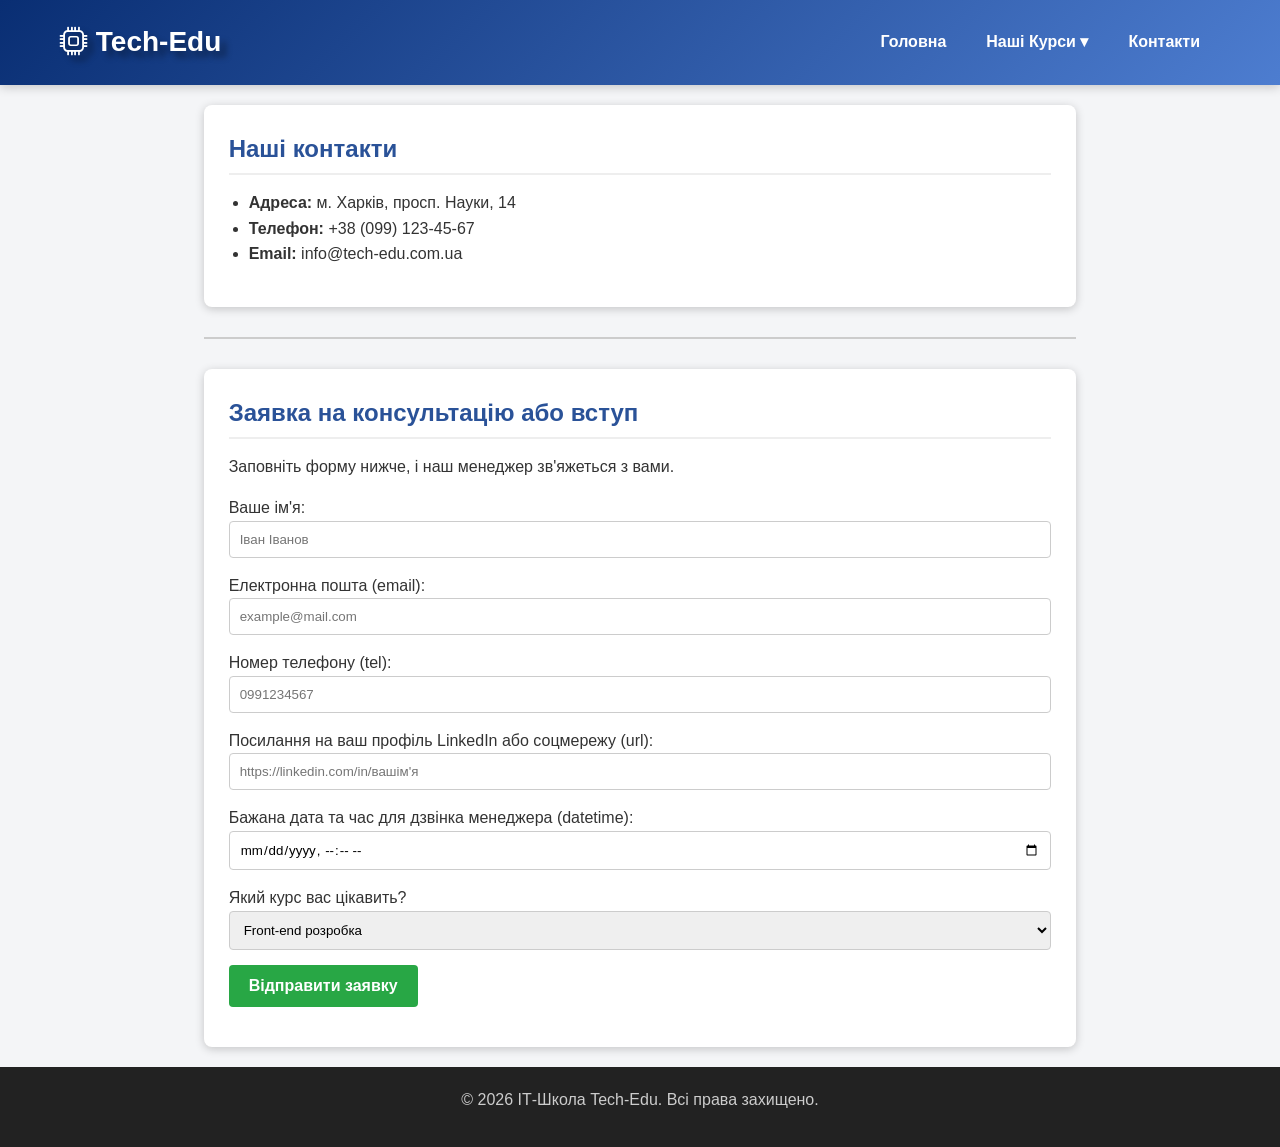
==== contacts.html @ 92733eb9 "Add initial Tech-Edu website files Add full site scaffold for Tech-Edu: index.html, courses.html and" ====
<!DOCTYPE html>
<html lang="uk">
<head>
    <meta charset="UTF-8">
    <meta name="viewport" content="width=device-width, initial-scale=1.0">
    <title>ІТ-Школа Tech-Edu | Контакти та Запис</title>
    <link rel="stylesheet" href="style.css">
    <link rel="stylesheet" href="https://cdn.jsdelivr.net/npm/bootstrap-icons@1.11.3/font/bootstrap-icons.min.css">
</head>
<body>

    <header>
        <div class="header-container">
            <div class="header-logo">
                <h1><i class="bi bi-cpu"></i> Tech-Edu</h1>
            </div>
            <nav>
                <ul class="main-menu">
                    <li><a href="index.html"><span>Головна</span></a></li>
                    <li class="dropdown">
                        <a href="courses.html"><span>Наші Курси ▾</span></a>
                        <ul class="submenu">
                            <li><a href="courses.html#frontend"><span>Front-end розробка</span></a></li>
                            <li><a href="courses.html#python"><span>Python для початківців</span></a></li>
                            <li><a href="courses.html#qa"><span>QA Тестування</span></a></li>
                        </ul>
                    </li>
                    <li><a href="contacts.html"><span>Контакти</span></a></li>
                </ul>
            </nav>
        </div>
    </header>

    <main>
        <section class="contact-info">
            <h2>Наші контакти</h2>
            <ul>
                <li><strong>Адреса:</strong> м. Харків, просп. Науки, 14</li>
                <li><strong>Телефон:</strong> +38 (099) 123-45-67</li>
                <li><strong>Email:</strong> info@tech-edu.com.ua</li>
            </ul>
        </section>

        <hr>

        <section class="form-section">
            <h2>Заявка на консультацію або вступ</h2>
            <p>Заповніть форму нижче, і наш менеджер зв'яжеться з вами.</p>
            
            <form action="#" method="POST" class="contact-form">
                
                <p>
                    <label for="userName">Ваше ім'я:</label><br>
                    <input type="text" id="userName" name="userName" required placeholder="Іван Іванов">
                </p>

                <p>
                    <label for="userEmail">Електронна пошта (email):</label><br>
                    <input type="email" id="userEmail" name="userEmail" required placeholder="example@mail.com">
                </p>

                <p>
                    <label for="userPhone">Номер телефону (tel):</label><br>
                    <input type="tel" id="userPhone" name="userPhone" required pattern="[0-9]{10,12}" title="Введіть від 10 до 12 цифр без пробілів" placeholder="0991234567">
                </p>

                <p>
                    <label for="userSocial">Посилання на ваш профіль LinkedIn або соцмережу (url):</label><br>
                    <input type="url" id="userSocial" name="userSocial" required placeholder="https://linkedin.com/in/вашім'я">
                </p>

                <p>
                    <label for="callTime">Бажана дата та час для дзвінка менеджера (datetime):</label><br>
                    <input type="datetime-local" id="callTime" name="callTime" required>
                </p>

                <p>
                    <label for="userCourse">Який курс вас цікавить?</label><br>
                    <select id="userCourse" name="userCourse">
                        <option value="frontend">Front-end розробка</option>
                        <option value="python">Python для початківців</option>
                        <option value="qa">QA Тестування</option>
                        <option value="other">Інше / Потрібна консультація</option>
                    </select>
                </p>

                <p>
                    <input type="submit" value="Відправити заявку" class="submit-btn">
                </p>
                
            </form>
        </section>
    </main>

    <footer>
        <p>&copy; 2026 ІТ-Школа Tech-Edu. Всі права захищено.</p>
    </footer>

    <button id="scroll-to-top" title="Повернутися вгору">↑</button>
    <script src="script.js"></script>

</body>
</html>
---- style.css ----
/* =========================================
   ЗАДАНИЕ 3.2: Универсальный селектор (*)
========================================= */
* {
    margin: 0;
    padding: 0;
    box-sizing: border-box;
}


/* Базовые стили для body (шрифты, цвета, фон) */
body {
    font-family: 'Segoe UI', Tahoma, Geneva, Verdana, sans-serif;
    background-color: #f4f5f7;
    color: #333;
    line-height: 1.6;
    display: flex;
    flex-direction: column;
    min-height: 100vh;
}

/* Основные стили для body */

/* =========================================
   ЗАДАНИЕ 3.1: Градиент и Тень текста
========================================= */
header {
    background: linear-gradient(135deg, #092e73 0%, #4d7dd0 100%);
    color: white;
    padding: 0;
    box-shadow: 0 2px 10px rgba(0, 0, 0, 0.2);
}

.header-container {
    display: flex;
    justify-content: space-between;
    align-items: center;
    max-width: 1200px;
    margin: 0 auto;
    padding: 20px;
}

.header-logo h1 {
    margin: 0;
    font-size: 28px;
    font-weight: bold;
    text-shadow: 6px 6px 6px rgba(0, 0, 0, 0.4);
}

/* =========================================
   ЗАДАНИЕ 2.1: Горизонтальное выпадающее меню
========================================= */
header nav {
    background-color: transparent;
}

/* ЗАДАНИЕ 3.2: Дочерний селектор (>) */
header nav > ul {
    display: flex;
    justify-content: flex-end;
    list-style: none;
    margin: 0;
    padding: 0;
    gap: 0;
}

/* Дочерний селектор для элементов главного меню */
header nav > ul > li {
    position: relative;
}

header nav a {
    display: block;
    padding: 0 20px;
    color: white;
    text-decoration: none;
    font-weight: bold;
    line-height: 1;
    position: relative;
}

/* Даем span относительное позиционирование */
header nav a span {
    position: relative;
    display: inline-block;
}

/* Создаем линию, которая равна ширине текста */
header nav a span::after {
    content: '';
    position: absolute;
    bottom: -3px; 
    left: 0;
    width: 100%; 
    height: 2px;
    background-color: #ffcc00;
    transform: scaleX(0);
    transform-origin: right;
    transition: transform 0.4s ease;
}

/* Анимация подчеркивания при наведении на кнопку */
header nav a:hover span::after {
    transform-origin: left;
    transform: scaleX(1);
}

/* Для выпадающего меню чуть приподнимаем линию */
header .submenu a span::after {
    bottom: -2px;
}



/* Скрываем подменю по умолчанию */
header .submenu {
    margin-top: 20px;
    border-radius: 8px;
    position: absolute;
    top: 100%;
    left: 0;
    background-color: #ffffff;
    min-width: 220px;
    list-style: none;
    z-index: 1000;
    opacity: 0;
    visibility: hidden;
    transform: translateY(-10px);
    transition: opacity 0.3s ease, visibility 0.3s ease, transform 0.3s ease;
    /* ЗАДАНИЕ 3.1: Тень для блока подменю */
    box-shadow: 0 4px 8px rgba(0, 0, 0, 0.3);
}

/* Показываем подменю при наведении на родительский элемент */
header li.dropdown:hover > .submenu {
    opacity: 1;
    visibility: visible;
    transform: translateY(0);
}

header .submenu a {
    color: black;
    transition: background-color 0.3s ease;
    padding: 15px 20px;
    display: block;
    white-space: nowrap; 
}


/* =========================================
   Стиль для основной части и колонок (aside)
========================================= */
main {
    display: flex;
    flex-wrap: wrap;
    max-width: 1200px;
    margin: 20px auto;
    gap: 20px;
    padding: 0 20px;
    flex: 1;
}

main hr {
    width: 100%;
    border: none;
    border-top: 2px solid #ccc;
    margin: 10px 0;
}

#frontend, #python, #qa, .media-section {
    flex: 0 0 100%;
}

section {
    flex: 3; 
    background-color: white;
    padding: 25px;
    border-radius: 8px;
    /* ЗАДАНИЕ 3.1: Тень для блока (box-shadow) */
    box-shadow: 0 2px 10px rgba(0, 0, 0, 0.2);
}

aside {
    flex: 1;
    background-color: #e9ecef;
    padding: 20px;
    border-radius: 8px;
    border-left: 4px solid #2a5298; /* Рамки (border) */
}

h2 {
    color: #2a5298;
    margin-bottom: 15px;
    border-bottom: 2px solid #eee;
    padding-bottom: 5px;
}

h3, h4 {
    margin: 15px 0 10px 0;
}

p, ul, ol {
    margin-bottom: 15px;
}

ul, ol {
    margin-left: 20px;
}

/* =========================================
   Оформление таблицы
========================================= */
table {
    width: 100%;
    border-collapse: collapse;
    margin-bottom: 20px;
}

th, td {
    border: 1px solid #ddd;
    padding: 12px;
    text-align: left;
}

th {
    background-color: #2a5298;
    color: white;
}

/* ЗАДАНИЕ 3.2: Псевдокласс :nth-child (зебра для таблицы) */
tbody tr:nth-child(even) {
    background-color: #f9f9f9;
}

tbody tr:hover {
    background-color: #f1f1f1;
}

/* =========================================
   Оформление Формы (Блок 2.4)
========================================= */
.form-section p {
    margin-bottom: 15px;
}

input[type="text"],
input[type="email"],
input[type="tel"],
input[type="url"],
input[type="datetime-local"],
select {
    width: 100%;
    padding: 10px;
    border: 1px solid #ccc;
    border-radius: 4px;
    font-family: inherit;
}

/* ЗАДАНИЕ 3.2: Псевдокласс :focus (стиль при клике на поле) */
input:focus, select:focus {
    outline: none;
    border-color: #2a5298;
    /* Тень при фокусе */
    box-shadow: 0 0 5px rgba(42, 82, 152, 0.5);
}

.submit-btn {
    background-color: #28a745;
    color: white;
    font-weight: bold;
    font-size: 16px;
    border: none;
    padding: 12px 20px;
    border-radius: 4px;
    /* Курсор в виде руки (Блок 1.5) */
    cursor: pointer; 
    transition: all 0.3s;
}

/* ЗАДАНИЕ 3.1: Прозрачность (opacity) при наведении */
.submit-btn:hover {
    opacity: 0.85; 
    box-shadow: 0 4px 8px rgba(40, 167, 69, 0.4);
}

/* =========================================
   Медиа-контент (Видео и Аудио)
========================================= */
.media-section article {
    margin-bottom: 20px;
}

video {
    max-width: 100%;
    border-radius: 8px;
    box-shadow: 0 4px 8px rgba(0,0,0,0.2);
}

/* Подвал сайта */
footer {
    background-color: #222;
    color: #ccc;
    text-align: center;
    padding: 20px;
    margin-top: 0;
    width: 100%;
}

#scroll-to-top {
    position: fixed;
    bottom: 30px;
    right: 30px;
    width: 50px;
    height: 50px;
    background: linear-gradient(135deg, #092e73 0%, #4d7dd0 100%);
    color: white;
    border: none;
    border-radius: 50%;
    font-size: 24px;
    cursor: pointer;
    display: flex;
    align-items: center;
    justify-content: center;
    box-shadow: 0 4px 12px rgba(0, 0, 0, 0.3);
    
    /* НОВЫЕ СТРОКИ: Прячем кнопку по умолчанию */
    opacity: 0; 
    visibility: hidden;
    transform: translateY(20px); /* Немного опускаем её вниз */
    pointer-events: none; /* Чтобы нельзя было случайно нажать на невидимую кнопку */
    
    transition: all 0.3s ease;
    z-index: 999;
}

/* Класс, который JS будет добавлять при скролле */
#scroll-to-top.show {
    opacity: 1;
    visibility: visible;
    transform: translateY(0); /* Возвращаем на место */
    pointer-events: auto; /* Снова разрешаем клики */
}

#scroll-to-top:hover {
    background: linear-gradient(135deg, #4d7dd0 0%, #092e73 100%);
    box-shadow: 0 6px 16px rgba(0, 0, 0, 0.4);
    transform: translateY(-3px);
}

/* =========================================
   Hero-секція з фоновим відео (index.html)
========================================= */
.hero-section {
    flex: 0 0 100%; /* Розтягуємо блок на всю ширину сторінки */
    position: relative;
    height: 60vh; /* Висота блоку — 60% від висоти екрану */
    display: flex;
    align-items: center;
    justify-content: center;
    text-align: center;
    overflow: hidden; /* Обрізаємо відео, якщо воно вилазить за краї */
    border-radius: 8px;
    box-shadow: 0 4px 15px rgba(0, 0, 0, 0.3);
}

/* Налаштування самого відео */
.hero-video {
    position: absolute;
    top: 50%;
    left: 50%;
    min-width: 100%;
    min-height: 100%;
    width: auto;
    height: auto;
    z-index: 0;
    transform: translate(-50%, -50%); /* Центруємо відео */
    object-fit: cover; /* Відео розтягується без спотворення пропорцій */
}

/* Напівпрозорий темний шар, щоб білий текст було добре видно на тлі відео */
.hero-overlay {
    position: absolute;
    top: 0;
    left: 0;
    width: 100%;
    height: 100%;
    background: rgba(0, 0, 0, 0.6); /* Затемнення 60% */
    z-index: 1;
}

/* Налаштування тексту */
.hero-content {
    position: relative;
    z-index: 2; /* Текст лежить поверх відео та затемнення */
    color: white;
    max-width: 800px;
    padding: 20px;
}

.hero-content h2 {
    color: white;
    font-size: 42px;
    border: none; /* Прибираємо лінію під заголовком */
    margin-bottom: 20px;
    text-shadow: 2px 2px 8px rgba(0, 0, 0, 0.5);
}

.hero-content p {
    font-size: 18px;
    margin-bottom: 30px;
    text-shadow: 1px 1px 5px rgba(0, 0, 0, 0.5);
    line-height: 1.8;
}

/* Красива кнопка */
.hero-btn {
    display: inline-block;
    background-color: #ffcc00;
    color: #333;
    padding: 12px 30px;
    text-decoration: none;
    font-weight: bold;
    border-radius: 30px;
    font-size: 18px;
    transition: all 0.3s ease;
    box-shadow: 0 4px 10px rgba(255, 204, 0, 0.4);
}

.hero-btn:hover {
    background-color: #e6b800;
    transform: translateY(-3px);
    box-shadow: 0 6px 15px rgba(255, 204, 0, 0.6);
}
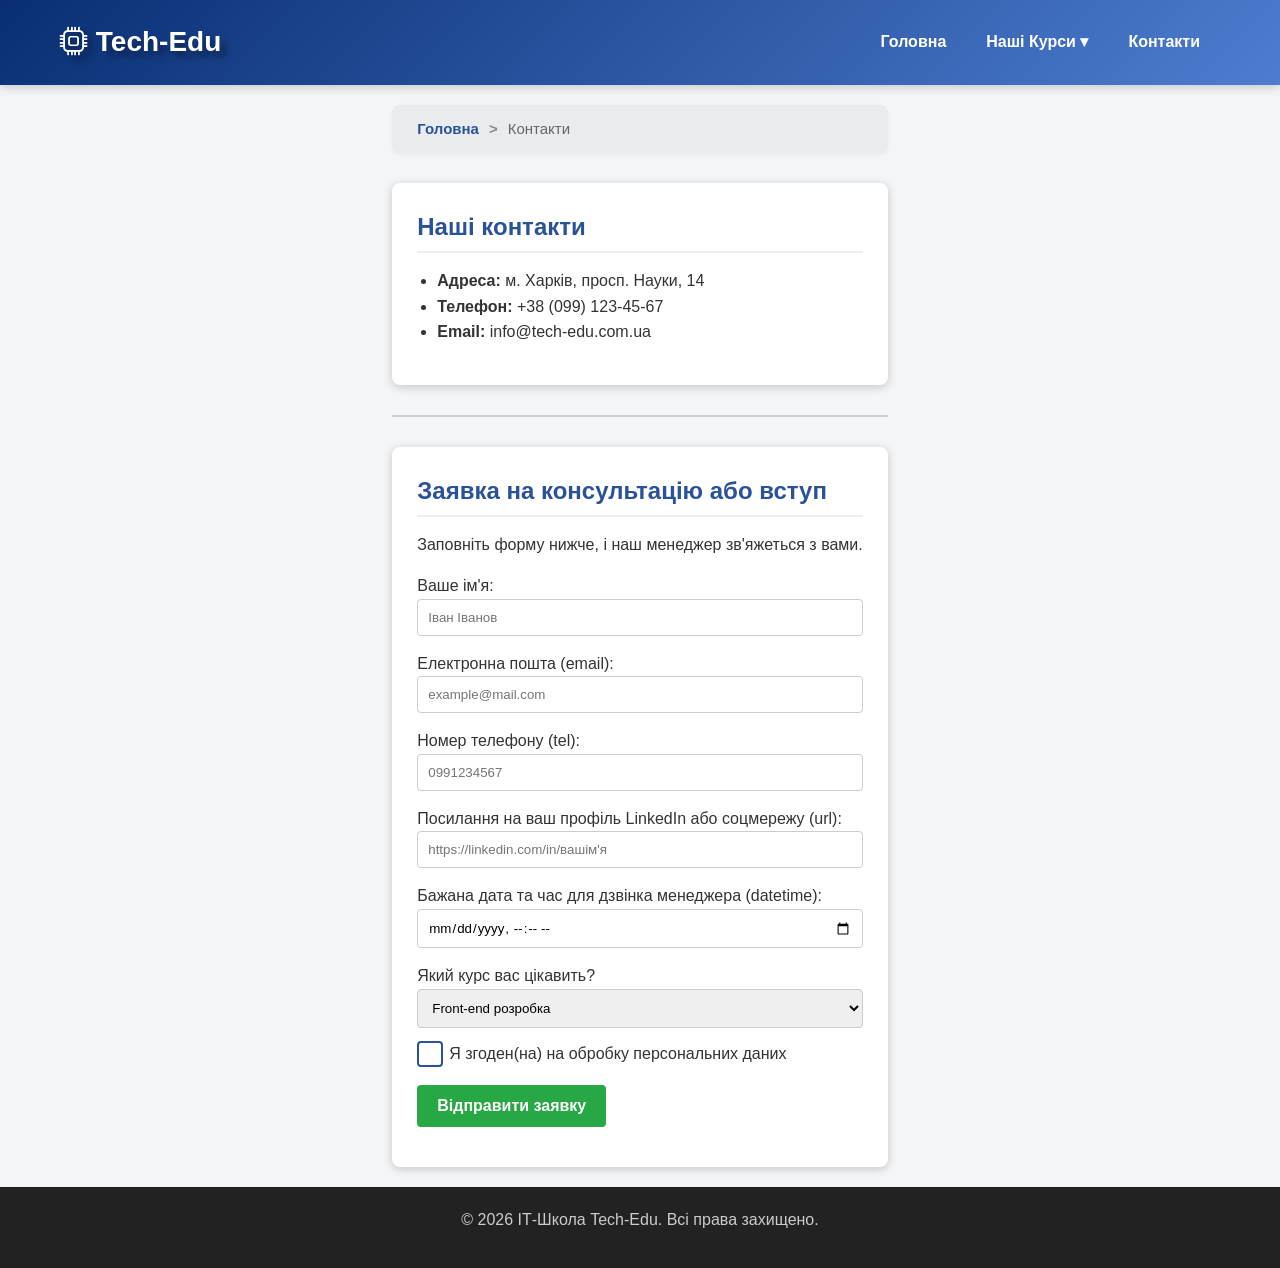
==== commit d72336c6: "Refactor markup and styles to BEM/grid Convert header/nav and other page elements to BEM-style class" ====
--- a/contacts.html
+++ b/contacts.html
@@ -9,30 +9,36 @@
 </head>
 <body>
 
-    <header>
-        <div class="header-container">
-            <div class="header-logo">
+    <header class="header">
+        <div class="header__container">
+            <div class="header__logo">
                 <h1><i class="bi bi-cpu"></i> Tech-Edu</h1>
             </div>
-            <nav>
-                <ul class="main-menu">
-                    <li><a href="index.html"><span>Головна</span></a></li>
-                    <li class="dropdown">
-                        <a href="courses.html"><span>Наші Курси ▾</span></a>
-                        <ul class="submenu">
-                            <li><a href="courses.html#frontend"><span>Front-end розробка</span></a></li>
-                            <li><a href="courses.html#python"><span>Python для початківців</span></a></li>
-                            <li><a href="courses.html#qa"><span>QA Тестування</span></a></li>
+            <nav class="nav">
+                <ul class="nav__list">
+                    <li class="nav__item"><a href="index.html" class="nav__link"><span>Головна</span></a></li>
+                    <li class="nav__item nav__item_dropdown">
+                        <a href="courses.html" class="nav__link"><span>Наші Курси ▾</span></a>
+                        <ul class="nav__submenu">
+                            <li class="nav__subitem"><a href="courses.html#frontend" class="nav__sublink"><span>Front-end розробка</span></a></li>
+                            <li class="nav__subitem"><a href="courses.html#python" class="nav__sublink"><span>Python для початківців</span></a></li>
+                            <li class="nav__subitem"><a href="courses.html#qa" class="nav__sublink"><span>QA Тестування</span></a></li>
                         </ul>
                     </li>
-                    <li><a href="contacts.html"><span>Контакти</span></a></li>
+                    <li class="nav__item"><a href="contacts.html" class="nav__link"><span>Контакти</span></a></li>
                 </ul>
             </nav>
         </div>
     </header>
 
-    <main>
-        <section class="contact-info">
+    <main class="grid-container">
+        <nav class="breadcrumbs grid-full">
+            <ul class="breadcrumbs__list">
+                <li class="breadcrumbs__item"><a href="index.html" class="breadcrumbs__link">Головна</a></li>
+                <li class="breadcrumbs__item"><span class="breadcrumbs__current">Контакти</span></li>
+            </ul>
+        </nav>
+        <section class="grid-full">
             <h2>Наші контакти</h2>
             <ul>
                 <li><strong>Адреса:</strong> м. Харків, просп. Науки, 14</li>
@@ -43,11 +49,11 @@
 
         <hr>
 
-        <section class="form-section">
+        <section class="contact grid-full">
             <h2>Заявка на консультацію або вступ</h2>
             <p>Заповніть форму нижче, і наш менеджер зв'яжеться з вами.</p>
             
-            <form action="#" method="POST" class="contact-form">
+            <form action="#" method="POST" class="contact__form">
                 
                 <p>
                     <label for="userName">Ваше ім'я:</label><br>
@@ -84,8 +90,13 @@
                     </select>
                 </p>
 
+                <div class="custom-checkbox">
+                    <input type="checkbox" id="privacy" name="privacy" class="custom-checkbox__input" required>
+                    <label for="privacy" class="custom-checkbox__label">Я згоден(на) на обробку персональних даних</label>
+                </div>
+
                 <p>
-                    <input type="submit" value="Відправити заявку" class="submit-btn">
+                    <input type="submit" value="Відправити заявку" class="contact__btn_submit">
                 </p>
                 
             </form>
@@ -96,7 +107,7 @@
         <p>&copy; 2026 ІТ-Школа Tech-Edu. Всі права захищено.</p>
     </footer>
 
-    <button id="scroll-to-top" title="Повернутися вгору">↑</button>
+    <button id="scroll-to-top" class="scroll-btn" title="Повернутися вгору">↑</button>
     <script src="script.js"></script>
 
 </body>
--- a/style.css
+++ b/style.css
@@ -1,5 +1,5 @@
 /* =========================================
-   ЗАДАНИЕ 3.2: Универсальный селектор (*)
+   Базові налаштування
 ========================================= */
 * {
     margin: 0;
@@ -7,8 +7,6 @@
     box-sizing: border-box;
 }
 
-
-/* Базовые стили для body (шрифты, цвета, фон) */
 body {
     font-family: 'Segoe UI', Tahoma, Geneva, Verdana, sans-serif;
     background-color: #f4f5f7;
@@ -19,19 +17,17 @@
     min-height: 100vh;
 }
 
-/* Основные стили для body */
-
-/* =========================================
-   ЗАДАНИЕ 3.1: Градиент и Тень текста
-========================================= */
-header {
+/* =========================================
+   Блок Header (БЕМ)
+========================================= */
+.header {
     background: linear-gradient(135deg, #092e73 0%, #4d7dd0 100%);
     color: white;
     padding: 0;
     box-shadow: 0 2px 10px rgba(0, 0, 0, 0.2);
 }
 
-.header-container {
+.header__container {
     display: flex;
     justify-content: space-between;
     align-items: center;
@@ -40,7 +36,7 @@
     padding: 20px;
 }
 
-.header-logo h1 {
+.header__logo h1 {
     margin: 0;
     font-size: 28px;
     font-weight: bold;
@@ -48,14 +44,11 @@
 }
 
 /* =========================================
-   ЗАДАНИЕ 2.1: Горизонтальное выпадающее меню
-========================================= */
-header nav {
-    background-color: transparent;
-}
-
-/* ЗАДАНИЕ 3.2: Дочерний селектор (>) */
-header nav > ul {
+   Блок Nav (Меню - БЕМ)
+========================================= */
+.nav { background-color: transparent; }
+
+.nav__list {
     display: flex;
     justify-content: flex-end;
     list-style: none;
@@ -64,12 +57,9 @@
     gap: 0;
 }
 
-/* Дочерний селектор для элементов главного меню */
-header nav > ul > li {
-    position: relative;
-}
-
-header nav a {
+.nav__item { position: relative; }
+
+.nav__link {
     display: block;
     padding: 0 20px;
     color: white;
@@ -79,14 +69,12 @@
     position: relative;
 }
 
-/* Даем span относительное позиционирование */
-header nav a span {
+.nav__link span {
     position: relative;
     display: inline-block;
 }
 
-/* Создаем линию, которая равна ширине текста */
-header nav a span::after {
+.nav__link span::after {
     content: '';
     position: absolute;
     bottom: -3px; 
@@ -99,21 +87,13 @@
     transition: transform 0.4s ease;
 }
 
-/* Анимация подчеркивания при наведении на кнопку */
-header nav a:hover span::after {
+.nav__link:hover span::after {
     transform-origin: left;
     transform: scaleX(1);
 }
 
-/* Для выпадающего меню чуть приподнимаем линию */
-header .submenu a span::after {
-    bottom: -2px;
-}
-
-
-
-/* Скрываем подменю по умолчанию */
-header .submenu {
+/* Випадаюче підменю */
+.nav__submenu {
     margin-top: 20px;
     border-radius: 8px;
     position: absolute;
@@ -127,128 +107,190 @@
     visibility: hidden;
     transform: translateY(-10px);
     transition: opacity 0.3s ease, visibility 0.3s ease, transform 0.3s ease;
-    /* ЗАДАНИЕ 3.1: Тень для блока подменю */
     box-shadow: 0 4px 8px rgba(0, 0, 0, 0.3);
 }
 
-/* Показываем подменю при наведении на родительский элемент */
-header li.dropdown:hover > .submenu {
+.nav__item_dropdown:hover > .nav__submenu {
     opacity: 1;
     visibility: visible;
     transform: translateY(0);
 }
 
-header .submenu a {
+.nav__sublink {
     color: black;
+    font-weight: bold;
     transition: background-color 0.3s ease;
     padding: 15px 20px;
     display: block;
     white-space: nowrap; 
-}
-
-
-/* =========================================
-   Стиль для основной части и колонок (aside)
-========================================= */
-main {
-    display: flex;
-    flex-wrap: wrap;
+    text-decoration: none;
+}
+
+/* Анімація жовтої лінії для пунктів ПІДМЕНЮ */
+.nav__sublink span {
+    position: relative;
+    display: inline-block;
+}
+
+.nav__sublink span::after {
+    content: '';
+    position: absolute;
+    bottom: -2px; 
+    left: 0;
+    width: 100%; 
+    height: 2px;
+    background-color: #ffcc00;
+    transform: scaleX(0);
+    transform-origin: right;
+    transition: transform 0.4s ease;
+}
+
+.nav__sublink:hover span::after {
+    transform-origin: left;
+    transform: scaleX(1);
+}
+
+/* =========================================
+   GRID LAYOUT (Залізобетонна сітка)
+========================================= */
+.grid-container {
+    display: grid;
+    grid-template-columns: 1fr 3fr; /* 1fr для aside, 3fr для контента */
+    gap: 20px;
     max-width: 1200px;
     margin: 20px auto;
-    gap: 20px;
     padding: 0 20px;
     flex: 1;
 }
 
-main hr {
+.grid-container hr {
+    grid-column: 1 / -1;
     width: 100%;
     border: none;
     border-top: 2px solid #ccc;
     margin: 10px 0;
 }
 
-#frontend, #python, #qa, .media-section {
-    flex: 0 0 100%;
-}
-
+/* Класи розподілу по сітці */
+.grid-full { grid-column: 1 / -1; }
+.grid-content { grid-column: 2 / 3; }
+
+.grid-sidebar {
+    grid-column: 1 / 2; 
+    grid-row: 2 / span 2; /* Розтягується на два ряди вниз */   
+    background-color: #e9ecef;
+    padding: 20px;
+    border-radius: 8px;
+    border-left: solid #2a5298;
+}
+
+/* Спільний дизайн для всіх секцій */
 section {
-    flex: 3; 
     background-color: white;
     padding: 25px;
     border-radius: 8px;
-    /* ЗАДАНИЕ 3.1: Тень для блока (box-shadow) */
     box-shadow: 0 2px 10px rgba(0, 0, 0, 0.2);
 }
 
-aside {
-    flex: 1;
-    background-color: #e9ecef;
-    padding: 20px;
-    border-radius: 8px;
-    border-left: 4px solid #2a5298; /* Рамки (border) */
-}
-
+/* Типографіка */
 h2 {
     color: #2a5298;
     margin-bottom: 15px;
     border-bottom: 2px solid #eee;
     padding-bottom: 5px;
 }
-
-h3, h4 {
-    margin: 15px 0 10px 0;
-}
-
-p, ul, ol {
-    margin-bottom: 15px;
-}
-
-ul, ol {
-    margin-left: 20px;
-}
-
-/* =========================================
-   Оформление таблицы
-========================================= */
-table {
+h3, h4 { margin: 15px 0 10px 0; }
+p, ul, ol { margin-bottom: 15px; }
+ul, ol { margin-left: 20px; }
+
+/* =========================================
+   Блок Hero (Відео)
+========================================= */
+.hero {
+    position: relative;
+    height: 60vh;
+    display: flex;
+    align-items: center;
+    justify-content: center;
+    text-align: center;
+    overflow: hidden;
+    border-radius: 8px;
+    box-shadow: 0 4px 15px rgba(0, 0, 0, 0.3);
+    padding: 0; /* Прибираємо стандартний паддінг секції */
+}
+
+.hero__video {
+    position: absolute;
+    top: 50%;
+    left: 50%;
+    min-width: 100%;
+    min-height: 100%;
+    width: auto;
+    height: auto;
+    z-index: 0;
+    transform: translate(-50%, -50%);
+    object-fit: cover;
+}
+
+.hero__overlay {
+    position: absolute;
+    top: 0;
+    left: 0;
     width: 100%;
-    border-collapse: collapse;
+    height: 100%;
+    background: rgba(0, 0, 0, 0.6);
+    z-index: 1;
+}
+
+.hero__content {
+    position: relative;
+    z-index: 2;
+    color: white;
+    max-width: 800px;
+    padding: 20px;
+}
+
+.hero__content h2 {
+    color: white;
+    font-size: 42px;
+    border: none;
     margin-bottom: 20px;
-}
-
-th, td {
-    border: 1px solid #ddd;
-    padding: 12px;
-    text-align: left;
-}
-
-th {
-    background-color: #2a5298;
-    color: white;
-}
-
-/* ЗАДАНИЕ 3.2: Псевдокласс :nth-child (зебра для таблицы) */
-tbody tr:nth-child(even) {
-    background-color: #f9f9f9;
-}
-
-tbody tr:hover {
-    background-color: #f1f1f1;
-}
-
-/* =========================================
-   Оформление Формы (Блок 2.4)
-========================================= */
-.form-section p {
-    margin-bottom: 15px;
-}
-
-input[type="text"],
-input[type="email"],
-input[type="tel"],
-input[type="url"],
-input[type="datetime-local"],
-select {
+    text-shadow: 2px 2px 8px rgba(0, 0, 0, 0.5);
+}
+
+.hero__content p {
+    font-size: 18px;
+    margin-bottom: 30px;
+    text-shadow: 1px 1px 5px rgba(0, 0, 0, 0.5);
+    line-height: 1.8;
+}
+
+.hero__btn {
+    display: inline-block;
+    background-color: #ffcc00;
+    color: #333;
+    padding: 12px 30px;
+    text-decoration: none;
+    font-weight: bold;
+    border-radius: 30px;
+    font-size: 18px;
+    transition: all 0.3s ease;
+    box-shadow: 0 4px 10px rgba(255, 204, 0, 0.4);
+}
+
+.hero__btn:hover {
+    background-color: #e6b800;
+    transform: translateY(-3px);
+    box-shadow: 0 6px 15px rgba(255, 204, 0, 0.6);
+}
+
+/* =========================================
+   Блок Contact Form
+========================================= */
+.contact p { margin-bottom: 15px; }
+
+input[type="text"], input[type="email"], input[type="tel"],
+input[type="url"], input[type="datetime-local"], select {
     width: 100%;
     padding: 10px;
     border: 1px solid #ccc;
@@ -256,15 +298,13 @@
     font-family: inherit;
 }
 
-/* ЗАДАНИЕ 3.2: Псевдокласс :focus (стиль при клике на поле) */
 input:focus, select:focus {
     outline: none;
     border-color: #2a5298;
-    /* Тень при фокусе */
     box-shadow: 0 0 5px rgba(42, 82, 152, 0.5);
 }
 
-.submit-btn {
+.contact__btn_submit {
     background-color: #28a745;
     color: white;
     font-weight: bold;
@@ -272,31 +312,100 @@
     border: none;
     padding: 12px 20px;
     border-radius: 4px;
-    /* Курсор в виде руки (Блок 1.5) */
     cursor: pointer; 
     transition: all 0.3s;
 }
 
-/* ЗАДАНИЕ 3.1: Прозрачность (opacity) при наведении */
-.submit-btn:hover {
+.contact__btn_submit:hover {
     opacity: 0.85; 
     box-shadow: 0 4px 8px rgba(40, 167, 69, 0.4);
 }
 
 /* =========================================
-   Медиа-контент (Видео и Аудио)
-========================================= */
-.media-section article {
+   Завдання 3.5: Стилізований чекбокс
+========================================= */
+.custom-checkbox {
     margin-bottom: 20px;
-}
-
-video {
-    max-width: 100%;
-    border-radius: 8px;
-    box-shadow: 0 4px 8px rgba(0,0,0,0.2);
-}
-
-/* Подвал сайта */
+    display: flex;
+    align-items: center;
+}
+
+/* 1. Ховаємо стандартний чекбокс, але залишаємо його функціональним */
+.custom-checkbox__input {
+    position: absolute;
+    opacity: 0;
+    cursor: pointer;
+    height: 0;
+    width: 0;
+}
+
+/* 2. Стилізуємо текст і робимо відступ зліва для нашого нового квадратика */
+.custom-checkbox__label {
+    position: relative;
+    padding-left: 32px;
+    cursor: pointer;
+    user-select: none;
+    font-size: 16px;
+    line-height: 1.4;
+}
+
+/* 3. Малюємо порожній квадратик (за допомогою ::before) */
+.custom-checkbox__label::before {
+    content: '';
+    position: absolute;
+    left: 0;
+    top: 50%;
+    transform: translateY(-50%);
+    width: 22px;
+    height: 22px;
+    border: 2px solid #2a5298;
+    border-radius: 4px;
+    background-color: white;
+    transition: all 0.3s ease;
+}
+
+/* 4. Малюємо галочку (за допомогою ::after), яка спочатку зменшена до нуля (scale 0) */
+.custom-checkbox__label::after {
+    content: '✔';
+    position: absolute;
+    left: 7px;
+    top: 50%;
+    transform: translateY(-50%) scale(0);
+    color: white;
+    font-size: 16px;
+    transition: transform 0.3s ease;
+}
+
+/* 5. МАГІЯ: Коли невидимий інпут відмічено (:checked), змінюємо стиль сусіднього label */
+.custom-checkbox__input:checked + .custom-checkbox__label::before {
+    background-color: #28a745; /* Робимо фон зеленим */
+    border-color: #28a745;
+}
+
+.custom-checkbox__input:checked + .custom-checkbox__label::after {
+    transform: translateY(-50%) scale(1); /* Збільшуємо галочку, щоб її стало видно */
+}
+
+/* Ефект при фокусі клавіатурою (accessibility) */
+.custom-checkbox__input:focus + .custom-checkbox__label::before {
+    box-shadow: 0 0 5px rgba(42, 82, 152, 0.8);
+}
+
+/* =========================================
+   Блок Media та Таблиці
+========================================= */
+.media__item { margin-bottom: 20px; }
+video { max-width: 100%; border-radius: 8px; box-shadow: 0 4px 8px rgba(0,0,0,0.2); }
+
+table { width: 100%; border-collapse: collapse; margin-bottom: 20px; }
+th, td { border: 1px solid #ddd; padding: 12px; text-align: left; }
+th { background-color: #2a5298; color: white; }
+tbody tr:nth-child(even) { background-color: #f9f9f9; }
+tbody tr:hover { background-color: #f1f1f1; }
+
+/* =========================================
+   Підвал
+========================================= */
 footer {
     background-color: #222;
     color: #ccc;
@@ -306,7 +415,10 @@
     width: 100%;
 }
 
-#scroll-to-top {
+/* =========================================
+   Блок Scroll Button
+========================================= */
+.scroll-btn {
     position: fixed;
     bottom: 30px;
     right: 30px;
@@ -322,112 +434,149 @@
     align-items: center;
     justify-content: center;
     box-shadow: 0 4px 12px rgba(0, 0, 0, 0.3);
-    
-    /* НОВЫЕ СТРОКИ: Прячем кнопку по умолчанию */
     opacity: 0; 
     visibility: hidden;
-    transform: translateY(20px); /* Немного опускаем её вниз */
-    pointer-events: none; /* Чтобы нельзя было случайно нажать на невидимую кнопку */
-    
-    transition: all 0.3s ease;
+    transform: translateY(20px);
+    pointer-events: none;
+    transition: all 0.6s ease;
     z-index: 999;
 }
 
-/* Класс, который JS будет добавлять при скролле */
-#scroll-to-top.show {
+.scroll-btn_visible {
     opacity: 1;
     visibility: visible;
-    transform: translateY(0); /* Возвращаем на место */
-    pointer-events: auto; /* Снова разрешаем клики */
-}
-
-#scroll-to-top:hover {
+    transform: translateY(0);
+    pointer-events: auto;
+}
+
+.scroll-btn:hover {
     background: linear-gradient(135deg, #4d7dd0 0%, #092e73 100%);
     box-shadow: 0 6px 16px rgba(0, 0, 0, 0.4);
-    transform: translateY(-3px);
-}
-
-/* =========================================
-   Hero-секція з фоновим відео (index.html)
-========================================= */
-.hero-section {
-    flex: 0 0 100%; /* Розтягуємо блок на всю ширину сторінки */
-    position: relative;
-    height: 60vh; /* Висота блоку — 60% від висоти екрану */
+    transform: translateY(-5px) scale(1.15) rotate(360deg);
+}
+
+/* =========================================
+   Завдання 3.3: Хлібні крихти
+========================================= */
+.breadcrumbs {
+    padding: 12px 25px;
+    background-color: #e9ecef;
+    border-radius: 8px;
+    margin-bottom: 10px; /* Трохи відступу до наступної секції */
+    box-shadow: 0 2px 5px rgba(0,0,0,0.05);
+}
+
+.breadcrumbs__list {
+    list-style: none;
     display: flex;
     align-items: center;
-    justify-content: center;
-    text-align: center;
-    overflow: hidden; /* Обрізаємо відео, якщо воно вилазить за краї */
-    border-radius: 8px;
-    box-shadow: 0 4px 15px rgba(0, 0, 0, 0.3);
-}
-
-/* Налаштування самого відео */
-.hero-video {
-    position: absolute;
-    top: 50%;
-    left: 50%;
-    min-width: 100%;
-    min-height: 100%;
-    width: auto;
-    height: auto;
-    z-index: 0;
-    transform: translate(-50%, -50%); /* Центруємо відео */
-    object-fit: cover; /* Відео розтягується без спотворення пропорцій */
-}
-
-/* Напівпрозорий темний шар, щоб білий текст було добре видно на тлі відео */
-.hero-overlay {
-    position: absolute;
-    top: 0;
-    left: 0;
-    width: 100%;
-    height: 100%;
-    background: rgba(0, 0, 0, 0.6); /* Затемнення 60% */
-    z-index: 1;
-}
-
-/* Налаштування тексту */
-.hero-content {
-    position: relative;
-    z-index: 2; /* Текст лежить поверх відео та затемнення */
-    color: white;
-    max-width: 800px;
-    padding: 20px;
-}
-
-.hero-content h2 {
-    color: white;
-    font-size: 42px;
-    border: none; /* Прибираємо лінію під заголовком */
-    margin-bottom: 20px;
-    text-shadow: 2px 2px 8px rgba(0, 0, 0, 0.5);
-}
-
-.hero-content p {
-    font-size: 18px;
-    margin-bottom: 30px;
-    text-shadow: 1px 1px 5px rgba(0, 0, 0, 0.5);
-    line-height: 1.8;
-}
-
-/* Красива кнопка */
-.hero-btn {
-    display: inline-block;
-    background-color: #ffcc00;
-    color: #333;
-    padding: 12px 30px;
+    gap: 10px;
+    margin: 0;
+    padding: 0;
+    font-size: 15px;
+}
+
+.breadcrumbs__item {
+    display: flex;
+    align-items: center;
+    gap: 10px;
+}
+
+/* Автоматично додаємо стрілочку між пунктами (крім останнього) */
+.breadcrumbs__item:not(:last-child)::after {
+    content: '>';
+    color: #888;
+    font-weight: bold;
+}
+
+.breadcrumbs__link {
     text-decoration: none;
-    font-weight: bold;
-    border-radius: 30px;
-    font-size: 18px;
-    transition: all 0.3s ease;
-    box-shadow: 0 4px 10px rgba(255, 204, 0, 0.4);
-}
-
-.hero-btn:hover {
-    background-color: #e6b800;
-    transform: translateY(-3px);
-    box-shadow: 0 6px 15px rgba(255, 204, 0, 0.6);
-}
+    color: #2a5298;
+    font-weight: bold;
+    transition: color 0.3s ease;
+}
+
+.breadcrumbs__link:hover {
+    color: #ffcc00;
+    text-decoration: underline;
+}
+
+.breadcrumbs__current {
+    color: #666;
+}
+
+/* =========================================
+   АДАПТИВНІСТЬ (Медіа-запити) - Блок 2 та 3
+========================================= */
+@media (max-width: 768px) {
+    /* 1. Робимо сітку одноколонковою */
+    .grid-container {
+        grid-template-columns: 1fr;
+    }
+
+    /* 2. Бокова панель (aside) стає на всю ширину під контентом */
+    .grid-sidebar {
+        grid-column: 1 / -1;
+        grid-row: auto;
+        border-bottom: none;
+        border-left: 4px solid #2a5298; /* Полоска переїжджає вниз */
+    }
+
+    /* 3. Звичайний контент теж на всю ширину */
+    .grid-content {
+        grid-column: 1 / -1;
+    }
+
+    /* 4. Адаптація шапки і меню (Вертикальне розташування) */
+    .header__container {
+        flex-direction: column;
+        gap: 15px;
+    }
+    
+    .nav__list {
+        flex-direction: column;
+        align-items: center;
+        gap: 15px;
+        width: 100%; /* Розтягуємо список */
+    }
+
+    /* ФІКС: Жорстко центруємо пункти меню, щоб текст не стрибав */
+    .nav__item {
+        width: 100%;
+        display: flex;
+        flex-direction: column;
+        align-items: center;
+    }
+
+    .nav__link {
+        text-align: center; /* Текст завжди по центру */
+    }
+
+    /* Випадаюче меню на мобільних стає статичним (розкривається вниз) */
+    .nav__submenu {
+        position: static;
+        opacity: 1;
+        visibility: visible;
+        transform: none;
+        display: none; /* Сховано за замовчуванням */
+        box-shadow: none;
+        margin-top: 10px;
+        background-color: transparent;
+    }
+
+    .nav__sublink {
+        color: white;
+        text-align: center;
+    }
+
+    /* Показуємо підменю при натисканні/наведенні на мобільному */
+    .nav__item_dropdown:hover > .nav__submenu {
+        display: block;
+    }
+
+    /* 5. Зменшуємо текст у Hero-секції для телефонів */
+    .hero__content h2 {
+        font-size: 32px;
+    }
+    
+}
